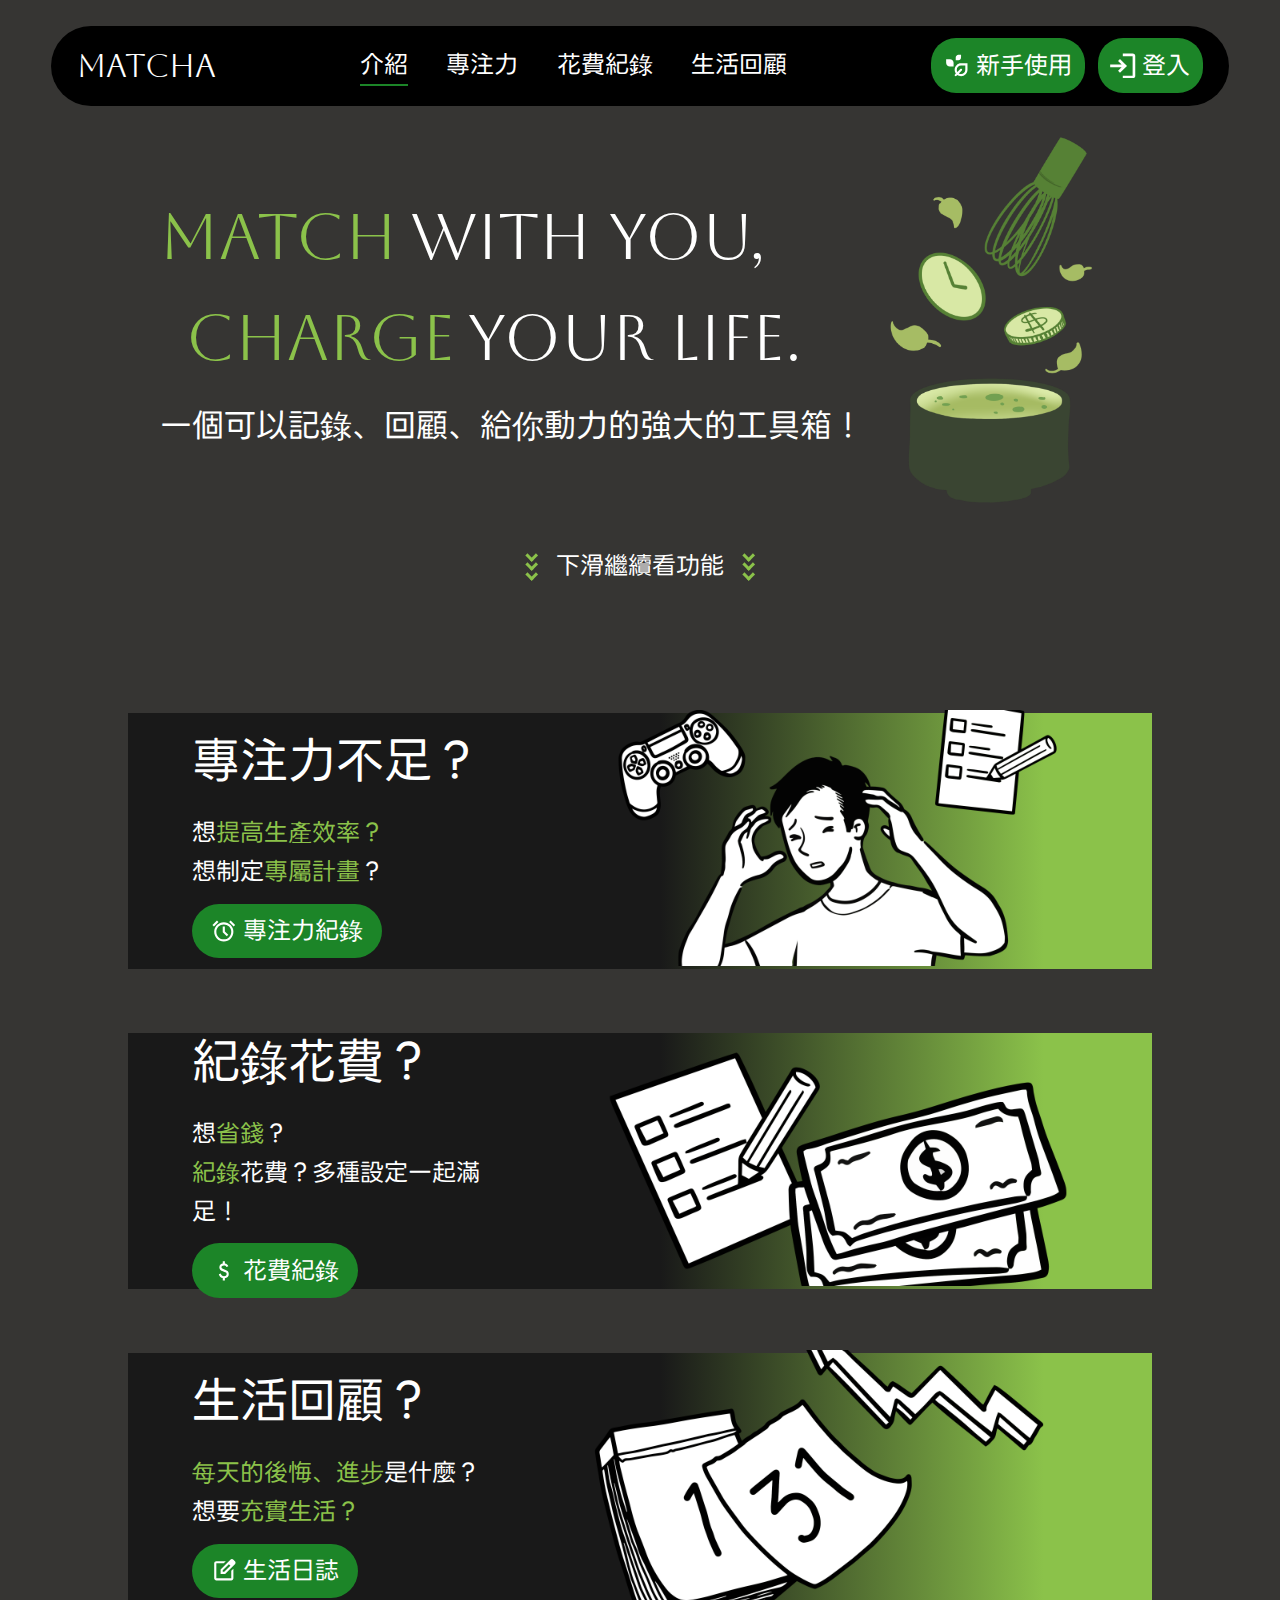
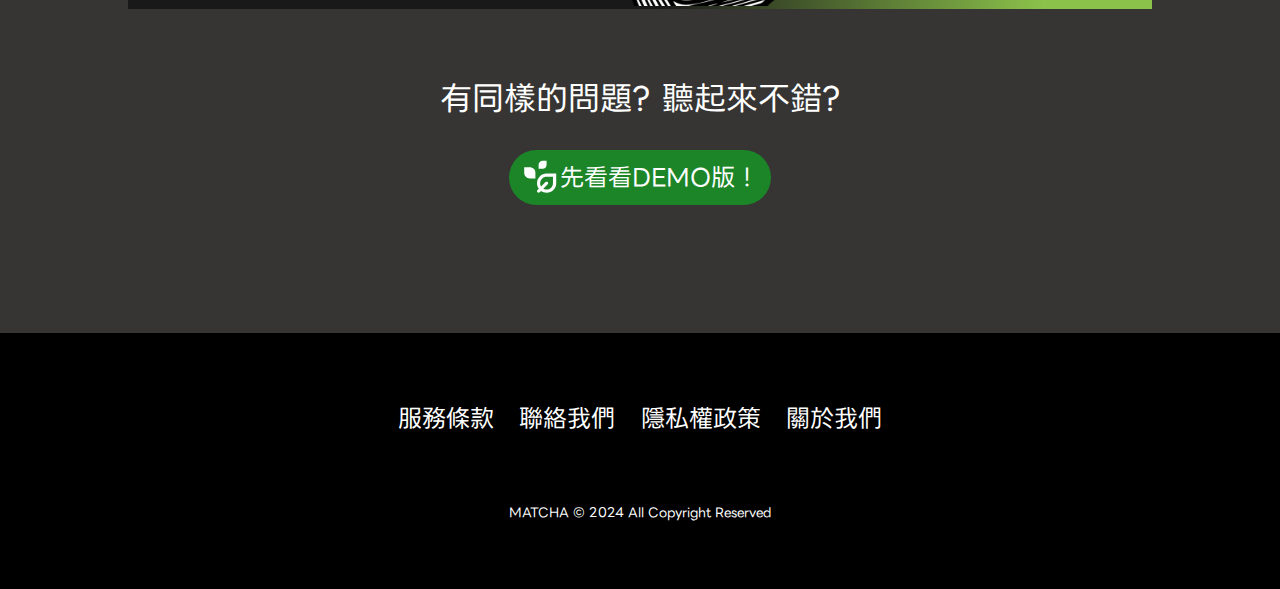
==== index.html @ 5d397b93 "Three main page done." ====
<!DOCTYPE html>
<html lang="en">

<head>
    <meta charset="UTF-8">
    <meta name="viewport" content="width=device-width, initial-scale=1.0">

    <link rel="preconnect" href="https://fonts.googleapis.com">
    <link rel="preconnect" href="https://fonts.gstatic.com" crossorigin>
    <link
        href="https://fonts.googleapis.com/css2?family=Katibeh&family=Kaushan+Script&family=Noto+Sans:ital,wght@0,100..900;1,100..900&display=swap"
        rel="stylesheet">

    <link rel="stylesheet" href="./css/normalize.css">
    <link rel="stylesheet" href="./CSS/indexStyle.css">

    <link rel="preconnect" href="https://fonts.googleapis.com">
    <link rel="preconnect" href="https://fonts.gstatic.com" crossorigin>
    <link href="https://fonts.googleapis.com/css2?family=Aboreto&display=swap" rel="stylesheet">

    <title>Matcha - A powerful Tool Sets</title>
</head>

<body>
    <!--SECTION - SVG Sprite -->

    <svg style="display: none;">
        <symbol id="icon-SignUp" viewBox="0 0 50 50">
            <mask id="mask0_158_123" style="mask-type:alpha" maskUnits="userSpaceOnUse" x="0" y="0" width="50"
                height="50">
                <rect width="50" height="50" fill="#D9D9D9" />
            </mask>
            <g mask="url(#mask0_158_123)">
                <path
                    d="M22.9165 14.0627V8.85433C22.9165 7.396 23.42 6.16336 24.4269 5.15641C25.4339 4.14947 26.6665 3.646 28.1248 3.646H33.3332V8.85433C33.3332 10.3127 32.8297 11.5453 31.8228 12.5522C30.8158 13.5592 29.5832 14.0627 28.1248 14.0627H22.9165ZM11.4582 26.5627C9.44428 26.5627 7.72553 25.8509 6.30192 24.4272C4.87831 23.0036 4.1665 21.2849 4.1665 19.271V11.9793H11.4582C13.4721 11.9793 15.1908 12.6911 16.6144 14.1147C18.038 15.5384 18.7498 17.2571 18.7498 19.271V26.5627H11.4582ZM33.3332 45.3127C31.979 45.3127 30.6856 45.1043 29.453 44.6877C28.2203 44.271 27.1005 43.6981 26.0936 42.9689L24.3748 44.6877C23.9929 45.0696 23.5068 45.2606 22.9165 45.2606C22.3262 45.2606 21.8401 45.0696 21.4582 44.6877C21.0762 44.3057 20.8853 43.8196 20.8853 43.2293C20.8853 42.6391 21.0762 42.1529 21.4582 41.771L23.1769 40.0522C22.4478 39.0453 21.8748 37.9255 21.4582 36.6929C21.0415 35.4602 20.8332 34.1668 20.8332 32.8127C20.8332 29.3404 22.0484 26.3804 24.479 23.9325C26.9096 21.4845 29.8609 20.2606 33.3332 20.2606H45.8853V32.8127C45.8853 36.2849 44.6613 39.2363 42.2134 41.6668C39.7655 44.0974 36.8054 45.3127 33.3332 45.3127ZM33.3332 41.146C35.6596 41.146 37.6214 40.33 39.2186 38.6981C40.8158 37.0661 41.6144 35.1043 41.6144 32.8127V24.4793H33.3332C31.0415 24.4793 29.0797 25.2866 27.4478 26.9012C25.8158 28.5158 24.9998 30.4863 24.9998 32.8127C24.9998 33.6113 25.0953 34.3665 25.2863 35.0783C25.4773 35.7901 25.7637 36.4585 26.1457 37.0835L31.8748 31.3543C32.2568 30.9724 32.7429 30.7814 33.3332 30.7814C33.9234 30.7814 34.4096 30.9724 34.7915 31.3543C35.1734 31.7363 35.3644 32.2224 35.3644 32.8127C35.3644 33.4029 35.1734 33.8891 34.7915 34.271L29.0623 40.0002C29.6873 40.3821 30.3557 40.6686 31.0675 40.8595C31.7794 41.0505 32.5346 41.146 33.3332 41.146Z"
                    fill="white" />
            </g>
        </symbol>

        <symbol id="icon-Login" viewBox="0 0 19 19">
            <path
                d="M9.5 18.863V16.8012H16.7917V2.36868H9.5V0.306885H16.7917C17.3646 0.306885 17.855 0.508769 18.263 0.912536C18.671 1.3163 18.875 1.80168 18.875 2.36868V16.8012C18.875 17.3682 18.671 17.8536 18.263 18.2574C17.855 18.6611 17.3646 18.863 16.7917 18.863H9.5ZM7.41667 14.7394L5.98438 13.2446L8.64062 10.6158H0.125V8.55405H8.64062L5.98438 5.92527L7.41667 4.43047L12.625 9.58495L7.41667 14.7394Z"
                fill="white" />
        </symbol>

        <symbol id="icon-timeLogging" viewBox="0 0 40 40">
            <mask id="mask0_34_44" style="mask-type:alpha" maskUnits="userSpaceOnUse" x="0" y="0" width="40"
                height="40">
                <rect width="40" height="40" fill="#D9D9D9" />
            </mask>
            <g mask="url(#mask0_34_44)">
                <path
                    d="M20 36.6667C17.9167 36.6667 15.9653 36.2709 14.1458 35.4792C12.3264 34.6875 10.7431 33.6181 9.39583 32.2709C8.04861 30.9236 6.97917 29.3403 6.1875 27.5209C5.39583 25.7014 5 23.75 5 21.6667C5 19.5834 5.39583 17.632 6.1875 15.8125C6.97917 13.9931 8.04861 12.4097 9.39583 11.0625C10.7431 9.7153 12.3264 8.64585 14.1458 7.85419C15.9653 7.06252 17.9167 6.66669 20 6.66669C22.0833 6.66669 24.0347 7.06252 25.8542 7.85419C27.6736 8.64585 29.2569 9.7153 30.6042 11.0625C31.9514 12.4097 33.0208 13.9931 33.8125 15.8125C34.6042 17.632 35 19.5834 35 21.6667C35 23.75 34.6042 25.7014 33.8125 27.5209C33.0208 29.3403 31.9514 30.9236 30.6042 32.2709C29.2569 33.6181 27.6736 34.6875 25.8542 35.4792C24.0347 36.2709 22.0833 36.6667 20 36.6667ZM24.6667 28.6667L27 26.3334L21.6667 21V13.3334H18.3333V22.3334L24.6667 28.6667ZM9.33333 3.91669L11.6667 6.25002L4.58333 13.3334L2.25 11L9.33333 3.91669ZM30.6667 3.91669L37.75 11L35.4167 13.3334L28.3333 6.25002L30.6667 3.91669ZM20 33.3334C23.25 33.3334 26.0069 32.2014 28.2708 29.9375C30.5347 27.6736 31.6667 24.9167 31.6667 21.6667C31.6667 18.4167 30.5347 15.6597 28.2708 13.3959C26.0069 11.132 23.25 10 20 10C16.75 10 13.9931 11.132 11.7292 13.3959C9.46528 15.6597 8.33333 18.4167 8.33333 21.6667C8.33333 24.9167 9.46528 27.6736 11.7292 29.9375C13.9931 32.2014 16.75 33.3334 20 33.3334Z"
                    fill="white" />
            </g>
        </symbol>

        <symbol id="icon-Spendings" viewBox="0 0 40 40">
            <mask id="mask0_34_34" style="mask-type:alpha" maskUnits="userSpaceOnUse" x="0" y="0" width="40"
                height="40">
                <rect width="40" height="40" fill="#D9D9D9" />
            </mask>
            <g mask="url(#mask0_34_34)">
                <path
                    d="M18.3749 35V31.4167C16.9027 31.0833 15.6319 30.4444 14.5624 29.5C13.493 28.5556 12.7083 27.2222 12.2083 25.5L15.2916 24.25C15.7083 25.5833 16.3263 26.5972 17.1458 27.2917C17.9652 27.9861 19.0416 28.3333 20.3749 28.3333C21.5138 28.3333 22.4791 28.0764 23.2708 27.5625C24.0624 27.0486 24.4583 26.25 24.4583 25.1667C24.4583 24.1944 24.1527 23.4236 23.5416 22.8542C22.9305 22.2847 21.5138 21.6389 19.2916 20.9167C16.9027 20.1667 15.2638 19.2708 14.3749 18.2292C13.486 17.1875 13.0416 15.9167 13.0416 14.4167C13.0416 12.6111 13.6249 11.2083 14.7916 10.2083C15.9583 9.20833 17.1527 8.63889 18.3749 8.5V5H21.7083V8.5C23.0971 8.72222 24.243 9.22917 25.1458 10.0208C26.0485 10.8125 26.7083 11.7778 27.1249 12.9167L24.0416 14.25C23.7083 13.3611 23.236 12.6944 22.6249 12.25C22.0138 11.8056 21.1805 11.5833 20.1249 11.5833C18.9027 11.5833 17.9721 11.8542 17.3333 12.3958C16.6944 12.9375 16.3749 13.6111 16.3749 14.4167C16.3749 15.3333 16.7916 16.0556 17.6249 16.5833C18.4583 17.1111 19.9027 17.6667 21.9583 18.25C23.8749 18.8056 25.3263 19.6875 26.3124 20.8958C27.2985 22.1042 27.7916 23.5 27.7916 25.0833C27.7916 27.0556 27.2083 28.5556 26.0416 29.5833C24.8749 30.6111 23.4305 31.25 21.7083 31.5V35H18.3749Z"
                    fill="white" />
            </g>
        </symbol>

        <symbol id="icon-Diary" viewBox="0 -960 960 960">
            <path
                d="M200-120q-33 0-56.5-23.5T120-200v-560q0-33 23.5-56.5T200-840h357l-80 80H200v560h560v-278l80-80v358q0 33-23.5 56.5T760-120H200Zm280-360ZM360-360v-170l367-367q12-12 27-18t30-6q16 0 30.5 6t26.5 18l56 57q11 12 17 26.5t6 29.5q0 15-5.5 29.5T897-728L530-360H360Zm481-424-56-56 56 56ZM440-440h56l232-232-28-28-29-28-231 231v57Zm260-260-29-28 29 28 28 28-28-28Z" />
        </symbol>
    </svg>


    <header class="header">
        <div class="header">
            <div class="text-L text-Font2">MATCHA</div>
            <nav class="header-Nav">
                <a class="text-M nav-btn-Introduction" href="#">介紹</a>
                <div class="spacer-BtnS"></div>
                <a class="text-M nav-btn-Productivity hover-underline-animation" href="HTML/Productivity.html">專注力</a>
                <div class="spacer-BtnS"></div>
                <a class="text-M nav-btn-Spendings hover-underline-animation" href="HTML/Spendings.html">花費紀錄</a>
                <div class="spacer-BtnS"></div>
                <a class="text-M nav-btn-Diary hover-underline-animation" href="#">生活回顧</a>
            </nav>
            <div class="header-Button">
                <a class="btn-S btn-Login" href="#">
                    <svg class="icon">
                        <use href="#icon-SignUp" />
                    </svg>
                    <div class="spacer-BtnS"></div>
                    <div class="text-M" href="#">新手使用</div>
                </a>
                <div class="spacer-BtnM"></div>
                <a class="btn-S btn-SignUp" href="#">
                    <svg class="icon">
                        <use href="#icon-Login" />
                    </svg>
                    <div class="spacer-BtnS"></div>
                    <div class="text-M" href="#">登入</div>
                </a>
            </div>
        </div>
    </header>
    <div class="container">
        <div class="Cover">
            <div class="Cover-Text">
                <div class="Slogan-1">
                    <div class="text-Slogan text-Matcha text-Font2">MATCH</div>
                    <div class="spacer-Slogan"></div>
                    <div class="text-Slogan text-Font2">WITH YOU,</div>
                </div>
                <div class="spacer-Intro"></div>
                <div class="Slogan-2">
                    <div class="text-Slogan text-Matcha text-Font2">CHARGE</div>
                    <div class="spacer-Slogan"></div>
                    <div class="text-Slogan text-Font2">YOUR LIFE.</div>
                </div>
                <div class="spacer-Intro"></div>
                <div class="text-L">一個可以記錄、回顧、給你動力的強大的工具箱！</div>
            </div>
            <div class="Cover-Img-div">
                <img class="Cover-Img" src="./img/CoverImage.png" alt="Cover">
            </div>
        </div>
        <a class="Scroll-Instrucion" href="#Introduction">
            <div class="arrow">
                <span></span>
                <span></span>
                <span></span>
            </div>
            <div class="text-M">下滑繼續看功能</div>
            <div class="arrow">
                <span></span>
                <span></span>
                <span></span>
            </div>
        </a>
        <div class="Introduction" id="Introduction">
            <div class="Intro-Card">
                <div class="Intro-Text">
                    <div class="text-H ">專注力不足？</div>
                    <div class="spacer-cards"></div>
                    <div class="text-M">想<span class="text-Matcha">提高生產效率？</span><br>想制定<span
                            class="text-Matcha">專屬計畫</span>？</div>
                    <div class="spacer-cards"></div>
                    <a class="btn-M btn-timeLogging" href="/HTML/Productivity.html">
                        <svg class="icon">
                            <use href="#icon-timeLogging" />
                        </svg>
                        <div class="spacer-BtnM"></div>
                        <div class="text-M">專注力紀錄</div>
                    </a>
                </div>
                <div class="Intro-Img-div">
                    <img class="Intro-Img" src="./img/timeLogging.png" alt="TimeLogging">
                </div>
            </div>
            <div class="spacer-Bt-cards"></div>
            <div class="Intro-Card">
                <div class="Intro-Text">
                    <div class="text-H">紀錄花費？</div>
                    <div class="spacer-cards"></div>
                    <div class="text-M">想<span class="text-Matcha">省錢</span>？<br><span
                            class="text-Matcha">紀錄</span>花費？多種設定一起滿足！</div>
                    <div class="spacer-cards"></div>
                    <a class="btn-M btn-Spendings" href="/HTML/Spendings.html">
                        <svg class="icon">
                            <use href="#icon-Spendings" />
                        </svg>
                        <div class="spacer-BtnM"></div>
                        <div class="text-M">花費紀錄</div>
                    </a>
                </div>
                <div class="Intro-Img-div">
                    <img class="Intro-Img" src="./img/Spendings.png" alt="Spendings">
                </div>
            </div>
            <div class="spacer-Bt-cards"></div>
            <div class="Intro-Card">
                <div class="Intro-Text">
                    <div class="text-H">生活回顧？</div>
                    <div class="spacer-cards"></div>
                    <div class="text-M"><span class="text-Matcha">每天的後悔、進步</span>是什麼？<br>想要<span
                            class="text-Matcha">充實生活？</span></div>
                    <div class="spacer-cards"></div>
                    <a class="btn-M btn-Diary" href="#">
                        <svg class="icon">
                            <use href="#icon-Diary" />

                        </svg>
                        <div class="spacer-BtnM"></div>
                        <div class="text-M" href="#">生活日誌</div>
                    </a>
                </div>
                <div class="Intro-Img-div">
                    <img class="Intro-Img" src="./img/diary.png" alt="Diary">
                </div>
            </div>
        </div>
        <div class="spacer-Bt-cards"></div>
        <div class="DEMO">
            <div class="DEMO-Text">
                <div class="text-L text-Bold">有同樣的問題? 聽起來不錯?</div>
            </div>
            <a class="btn-S btn-DEMO" href="/HTML/Productivity.html">
                <svg class="icon-M">
                    <use href="#icon-SignUp" />
                </svg>
                <div class="text-M text-Bold">先看看DEMO版！</div>
            </a>
        </div>
    </div>
    <footer class="footer">
        <div class="footer-Info">
            <a class="text-M" href="#">服務條款</a>
            <a class="text-M" href="#">聯絡我們</a>
            <a class="text-M" href="#">隱私權政策</a>
            <a class="text-M" href="#">關於我們</a>
        </div>
        <div class="footer-Copyright">
            <div class="text-S">MATCHA © 2024 All Copyright Reserved</div>
        </div>
    </footer>
</body>

</html>
---- CSS/indexStyle.css ----
/* Font Import */
@font-face {
    font-family: 'LINE Seeds JP';
    src: url('/Font/LINESeedJP_TTF_Rg.ttf') format('truetype');
}

.aboreto-regular {
    font-family: "Aboreto", serif;
    font-weight: 400;
    font-style: normal;
}

/* General */
html {
    overflow-x: hidden;
    box-sizing: border-box;
    font-size: 62.5%;
    /* �]�w�w�]��r�j�p��16px * 62.5% = 10px */
    margin: 0 auto;
    scroll-behavior: smooth;
}



/* Body */
body {
    font-family: 'LINE Seeds JP', 'Roboto', sans-serif;
    background: var(--Background, #363533);
    color: #fff;
    height: 100%;
    margin: 2vw 0 0 0;
    display: flex;
    flex-direction: column;
    align-items: center;
    justify-content: center;
}

/* Text Style 
Laptop: 1440px, 0.625vw * 1440px = 9px
Tablet: 1024px, 0.625vw * 1024px = 6.4px
Mobile: 375px, 0.625vw * 375px = 2.34px
*/
/* @media screen and (min-width: 425px) and (max-width: 768px){
    .text-S {
        font-size: 1.1rem;
    }

    .text-M {
        font-size: 1.8rem;
    }

    .text-L {
        font-size: 2.2rem;
    }

    .text-H {
        font-size: 2.8rem;
    }

    .text-Slogan {
        font-size: 3.2rem;
    }
}

@media screen and (min-width: 768px) and (max-width: 1024px){
    .text-S {
        font-size: 1.4rem;
    }

    .text-M {
        font-size: 1.8rem;
    }

    .text-L {
        font-size: 2.8rem;
    }

    .text-H {
        font-size: 3.6rem;
    }

    .text-Slogan {
        font-size: 4.8rem;
    }
}

@media screen and (min-width: 1024px) {
    .text-S {
        font-size: 1.6rem;
    }

    .text-M {
        font-size: 2.4rem;
    }

    .text-L {
        font-size: 3.2rem;
    }

    .text-H {
        font-size: 4.8rem;
    }

    .text-Slogan {
        font-size: 6.4rem;
    }

} */

/*
 1440px, 0.625vw * 1440px = 9px
*/

/*SECTION - Text Size*/
.text-S{
    font-size: clamp(0.6rem, 1vw, 1.6rem);
}

.text-M{
    font-size: clamp(0.8rem, 2vw, 2.4rem);
}

.text-L{
    font-size: clamp(1rem, 3vw, 3.2rem);
}

.text-H{
    font-size: clamp(1.2rem, 4vw, 4.8rem);
}

.text-Slogan{
    font-size: clamp(1.8rem, 6vw, 6.4rem);
}

/* .text-S {
    font-size: clamp(1.1rem, 9vw, 1.6rem);
}

.text-M {
    font-size: clamp(1.1rem, 2.5vw, 2.4rem);
} */

.text-Matcha {
    color: #8BC24A;
}

/*Link and Button*/
a {
    text-decoration: none;
    color: #fff;
}

.text-Font2 {
    font-family: 'Aboreto', serif;
}


.btn-S,
.btn-M {
    display: flex;
    align-items: center;
    align-content: center;
    flex-shrink: 0;
    background: #1C8528;
    width: fit-content;
}

.btn-S {
    border-radius: 25px;
    padding: 0.6vw 1vw;
}

.btn-M {
    border-radius: 50px;
    padding: 0.6vw 1.5vw;
}

.spacer-BtnM,
.spacer-BtnS {
    margin: 0 0.5vw 0 0;
}

.spacer-Slogan {
    margin: 0 1vw 0 0;
}

.icon{
    width: 2vw;
    height: 2vw;
    fill: #fff;
}

.icon-M{
    width: 3vw;
    height: 3vw;
}

.header,
.header-Button,
.header-Nav {
    display: flex;
}

.hidden{
    opacity: 0;
    transition: all 1s;
}

.show{
    opacity: 1;
}

.nav-btn-Introduction{
    border-bottom: #1C8528 solid 0.2vw;
}

.hover-underline-animation {
    display: inline-block;
    position: relative;
  }

.hover-underline-animation::after {
    content: '';
    position: absolute;
    width: 100%;
    transform: scaleX(0);
    height: 2px;
    bottom: 0;
    left: 0;
    background-color: #1C8528;
    transition: transform 0.25s ease-out;
  }

  .hover-underline-animation:hover::after {
    transform: scaleX(1);
  }
  
  .hover-underline-animation.left::after {
    transform-origin: bottom right;
  }

.header {
    display: flex;
    justify-content: space-between;
    align-items: center;
    padding: 0.5vw 1vw;
    border-radius: 100vw;
    width: 90vw;
    background-color: #000;
}

.header-Nav .spacer-BtnS {
    margin: 0 3vw 0 0;
}

.header-Button .spacer-BtnM {
    margin: 0 1vw 0 0;
}

.Scroll-Instrucion {
    display: flex;
    justify-content: center;
    align-items: center;
    margin: 2vw 0 10vw 0;
}

.arrow {
    
    
    margin: 0 20px 0 20px;
}

.arrow span {
    display: block;
    width: 0.5vw;
    height: 0.5vw;
    border-bottom: 0.3vw solid #8BC24A;
    border-right: 0.3vw solid #8BC24A;
    transform: rotate(45deg);
    
    animation: animate 2s infinite;
}

.arrow span:nth-child(2) {
    animation-delay: -0.2s;
}

.arrow span:nth-child(3) {
    animation-delay: -0.4s;
}

@keyframes animate {
    0% {
        opacity: 0;
        transform: rotate(45deg) translate(-1vw, -1vw);
    }
    50% {
        opacity: 1;
    }
    100% {
        opacity: 0;
        transform: rotate(45deg) translate(1vw, 1vw);
    }
}

/* Cover section*/

.Cover {
    display: flex;
    margin-top: 2vw;
    align-items: center;
    justify-content: center;
}

.Slogan-1,
.Slogan-2 {
    display: flex;
}

.Slogan-2 {
    margin-left: 2vw;
}

.Cover-Img {
    width: 20vw;
    height: 30vw;
    object-fit: contain;
}

.spacer-Intro {
    margin: 0 0 2vw 0;
}

/* Card Section */
.Intro-Img {
    width: 50vw;
    height: 20vw;
    object-fit: cover;
}

.Intro-Card {
    display: flex;
    width: 80vw;
    height: 20vw;
    justify-content: space-between;
    align-items: center;
    background: linear-gradient(270deg, #8BC24A 10.61%, #191919 48.01%);
    animation: animateScrolling linear;
    animation-timeline: view();
    animation-range: entry 0% cover 40%;
}

.Intro-Text {
    margin-left: 5vw;
}

.spacer-cards {
    margin: 0 0 1vw 0;
}

.spacer-Bt-cards {
    margin: 0 0 5vw 0;
}

.DEMO{
    display: flex;
    flex-direction: column;
    justify-content: center;
    align-items: center;
    gap: 2vw;
    margin: 2vw 0 5vw 0;
}

.btn-DEMO{
    border-radius: 60px;
}

.footer-Info{
    display: flex;
    gap: 2vw;
    justify-content: center;
    align-items: center;
}

.footer {
    background-color: #000;
    width: 100vw;
    height: 20vw;
    display: flex;
    flex-direction: column;
    gap: 5vw;
    justify-content: center;
    align-items: center;
    margin: 5vw 0 0 0;
}

@keyframes animateScrolling {
    from{
        opacity: 0;
        scale: 0.5;
    }
    to{
        opacity: 1;
        scale: 1;
    }
}
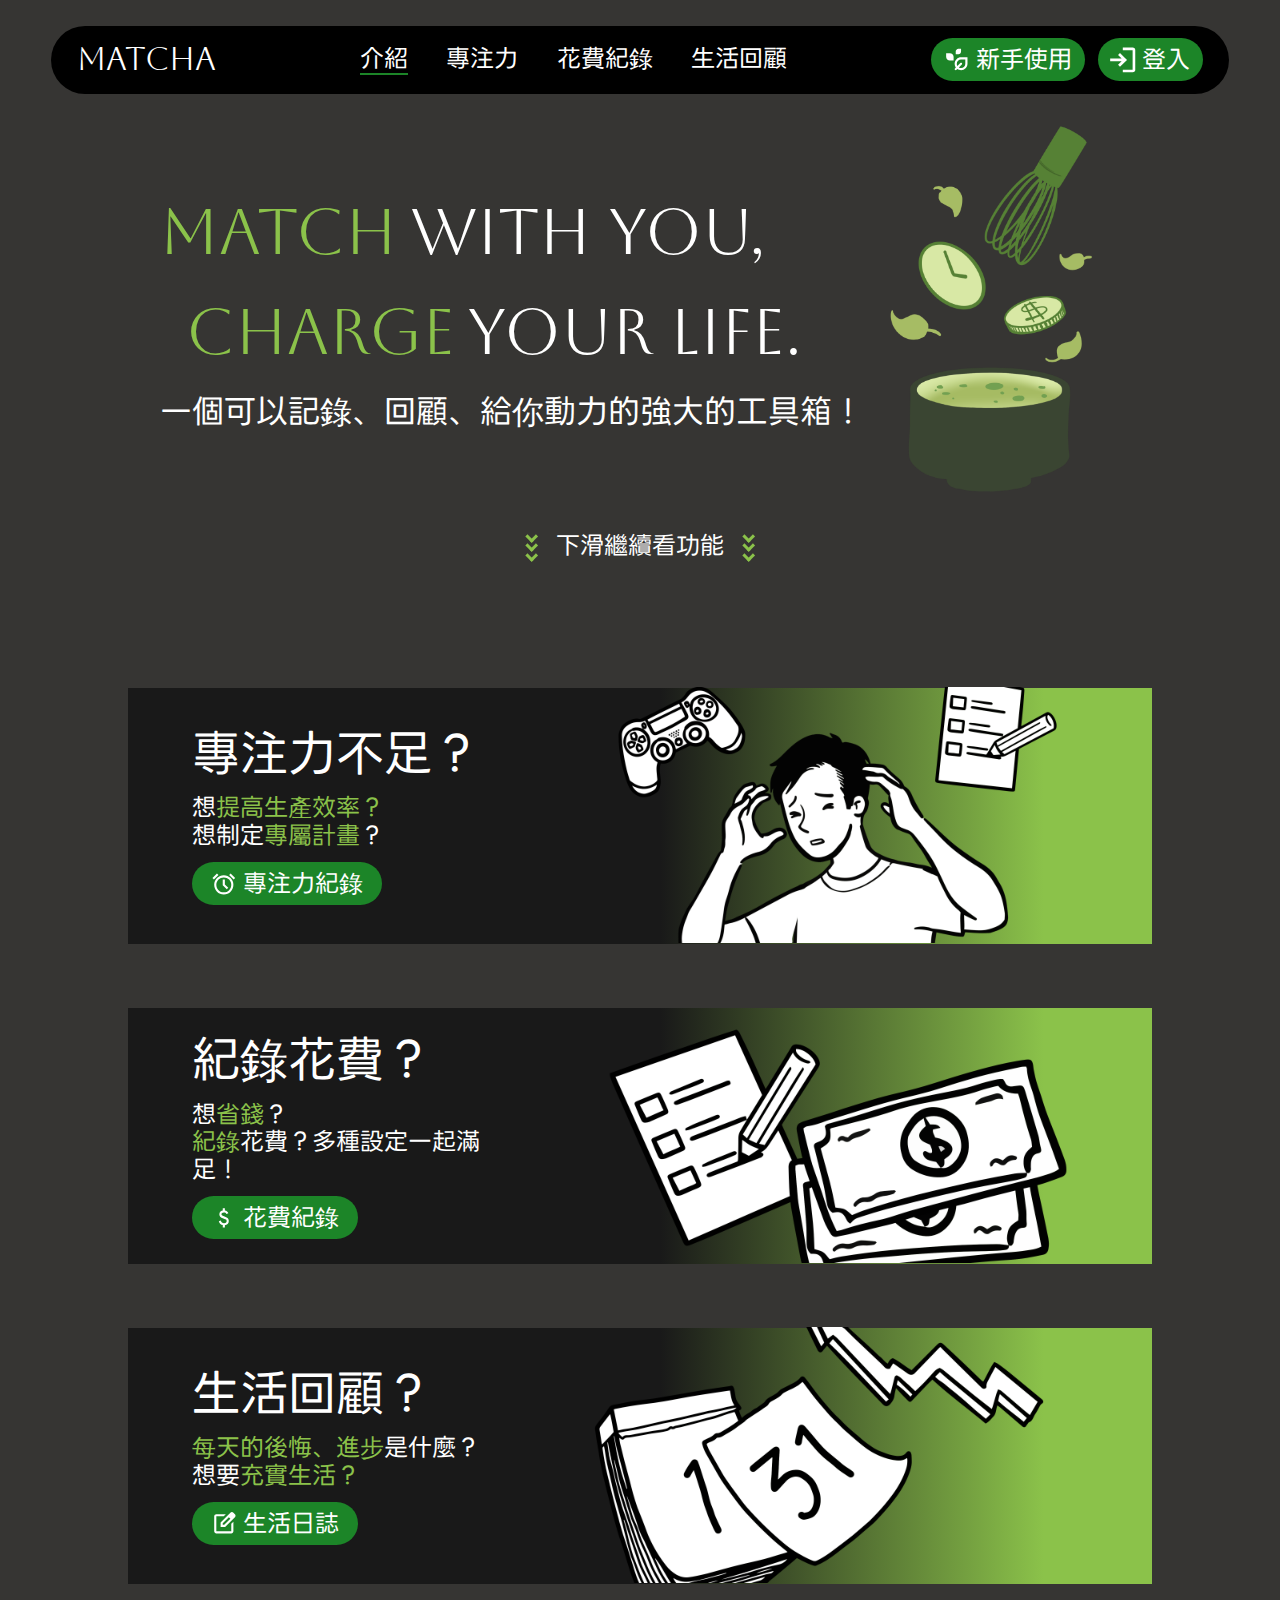
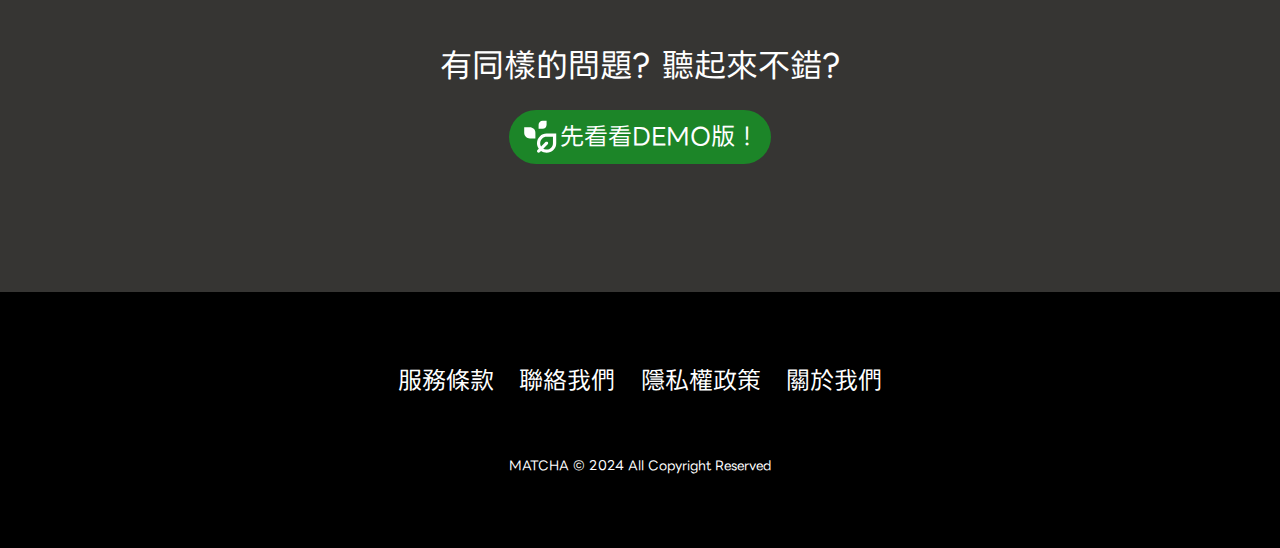
==== commit 58970e49: "Layout Fixed" ====
--- a/index.html
+++ b/index.html
@@ -11,7 +11,7 @@
         href="https://fonts.googleapis.com/css2?family=Katibeh&family=Kaushan+Script&family=Noto+Sans:ital,wght@0,100..900;1,100..900&display=swap"
         rel="stylesheet">
 
-    <link rel="stylesheet" href="./css/normalize.css">
+    <link rel="stylesheet" href="/CSS/normalize.css">
     <link rel="stylesheet" href="./CSS/indexStyle.css">
 
     <link rel="preconnect" href="https://fonts.googleapis.com">
